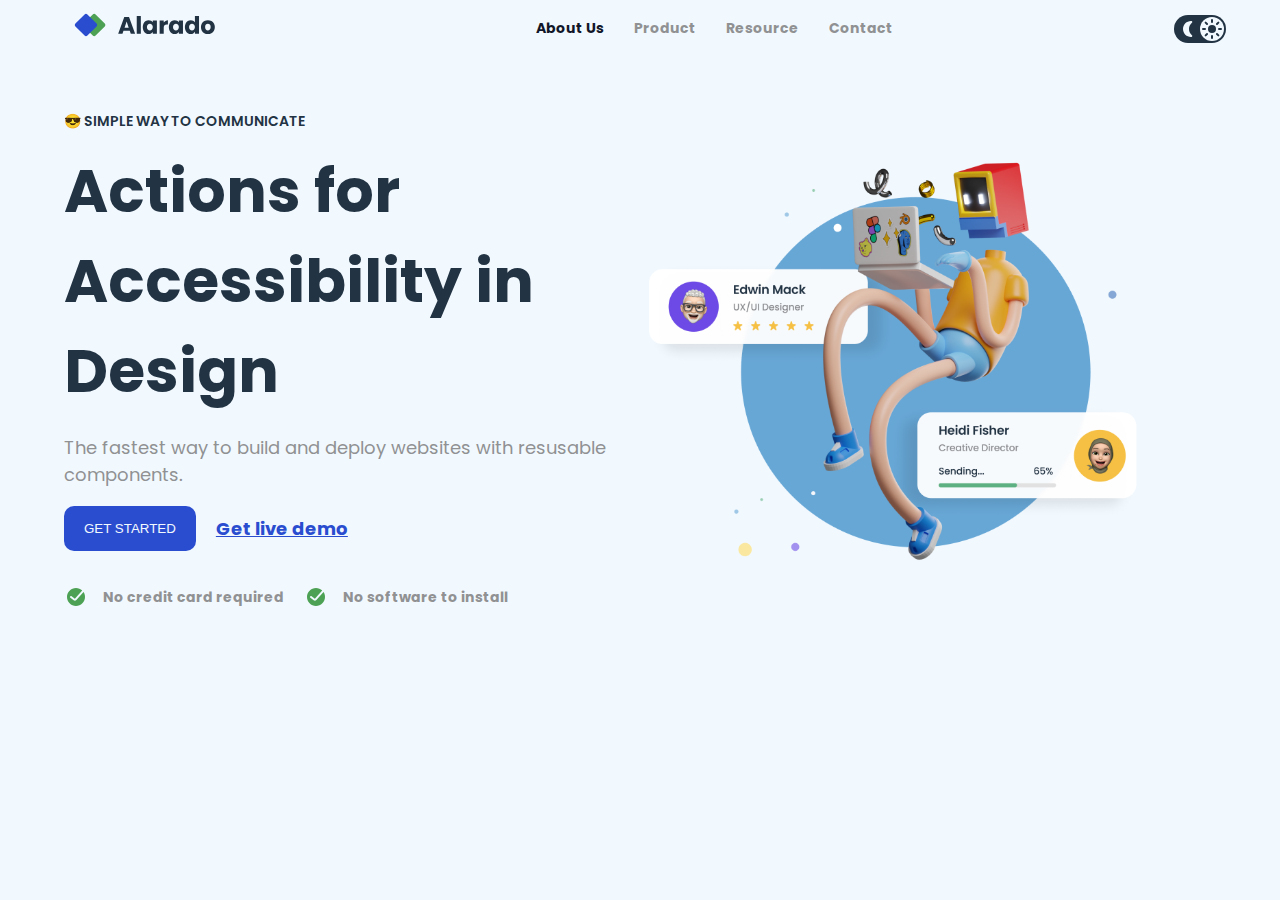
==== dev-challenge-homepage/index.html @ 00e3205d "dev challenge desktop mode" ====
<!DOCTYPE html>
<html lang="en">
<head>
     <meta charset="UTF-8">
     <meta name="viewport" content="width=device-width, initial-scale=1.0">
     <title>Devchallenge | homepage</title>
     <link rel="stylesheet" href="style.css">
</head>
<body>
     <div>
          <header>
               <nav class="navbar">
                    <div class="logo">
                         <img src="./images/alarado-icon-homepage.svg" alt="">
                    </div>
                    <div>
                         <ul class="nav-items">
                              <li class="active">About Us</li>
                              <li>Product</li>
                              <li>Resource</li>
                              <li>Contact</li>
                         </ul>
                    </div>
                    <div class="theme-toggler">
                         <img class="dark-moon" src="./images/Moon_fill.svg" alt="moon dark">
                         <img src="./images/Moon_fill_light.svg" alt="moon light">
                         <img class="sun" src="./images/Sun_fill.svg" alt="sun fill">
                    </div>
               </nav>
          </header>
          <section class="hero">
               <div class="hero-info">
                    <h3>😎 SIMPLE WAY TO COMMUNICATE</h3>
                    <h1 class="hero-title">Actions for Accessibility in Design</h1>
                    <p>The fastest way to build and deploy websites with resusable components.</p>
                    <div class="actions">
                         <button>GET STARTED</button>
                         <a href="#">Get live demo</a>
                    </div>
                    <div class="hero-notice">
                         <p><img src="./images/Done_ring_round_fill.svg" alt=""><span>No credit card required</span></p>
                         <p><img src="./images/Done_ring_round_fill.svg" alt=""><span>No software to install</span></p>
                    </div>

               </div>
               <div class="hero-image">
                    <img src="./images/hero-image-simple-homepage.png" alt="">
               </div>
          </section>
     </div>
</body>
</html>
---- dev-challenge-homepage/style.css ----
@import url('https://fonts.googleapis.com/css2?family=Poppins:ital,wght@0,100;0,200;0,300;0,400;0,500;0,600;0,700;0,800;0,900;1,100;1,200;1,300;1,400;1,500;1,600;1,700;1,800;1,900&display=swap');

:root{
     --blue: #2A4DD0;
     --green: #4CA154;
     --black: #111729;
     --dark_blue: #223344;
     --gray: #909193;
     --light_gray: #F2F9FE;
     --white: #FFFFFF;
}
body{
     width: 100vw;
     margin: 0;
     box-sizing: border-box;
     font-family: 'Poppins', sans-serif;
     font-size: 18px;
     overflow-x: hidden;
     background: var(--light_gray);
}
header{
     width: 90vw;
     margin-inline: auto;

}
.navbar{
     width: 100%;
     max-height: 100px;
     margin-inline: 10px;
     display: flex;
     justify-content: space-between;
     align-items: center;
}

.nav-items{
     display: flex;
     justify-content: center;
     align-items: center;
     column-gap: 30px;
     
     li{
          list-style: none;
          color: var(--gray);
          transition: 20ms ease-in-out;
           font-size: 14px;
           font-weight: 700;

     }

}

.nav-items .active{
     color: var(--black);
}

.theme-toggler{
     display: flex;
     padding: 2px;
     justify-content: start;
     background-color: var(--dark_blue);
     border-radius: 20px ;
     color: var(--white);
     .dark-moon{
          display: none;
     }
     .sun{
          border-radius: 50%;
          background: var(--light_gray);
     }
}

.hero{
     width: 90vw;
     margin-inline: auto;
     margin-top: 40px; 
     display: grid;
     grid-template-columns: repeat(2, 1fr);
     align-items: center;
}

.hero-info{
     display: flex;
     flex-direction: column;
     justify-items: center;
     column-gap: 4px;

     h3{
          font-size: 14px;
          color: var(--dark_blue);
          font-weight: 600;
     }

     p{
          color: var(--gray);
          font-size: 18px;
     }

}
.hero-title{
     margin: 0;
     font-size: 60px;
     color: var(--dark_blue);
}

.hero-image{
     img{
          width:500px;
          object-fit: cover;
     }
}

.actions{
     display: flex;
     justify-content: start;
     align-items: center;
     column-gap: 20px;

     button{
          border: none;
          padding-block: 15px;
          padding-inline: 20px;
          border-radius: 10px;
          background: var(--blue);
          color: var(--light_gray);
     }
     a{
          color: var(--blue);
          font-weight: 700;
     }
}

.hero-notice{
     display: flex;
     justify-content: start;
     align-items: center;
     column-gap: 20px;
     margin-top: 20px;

     p{
          display: flex;
          justify-content: start;
          align-items: center;
          column-gap: 15px;
          color: var(--gray);
          font-size: 14px;
          font-weight: 700;
     }
}
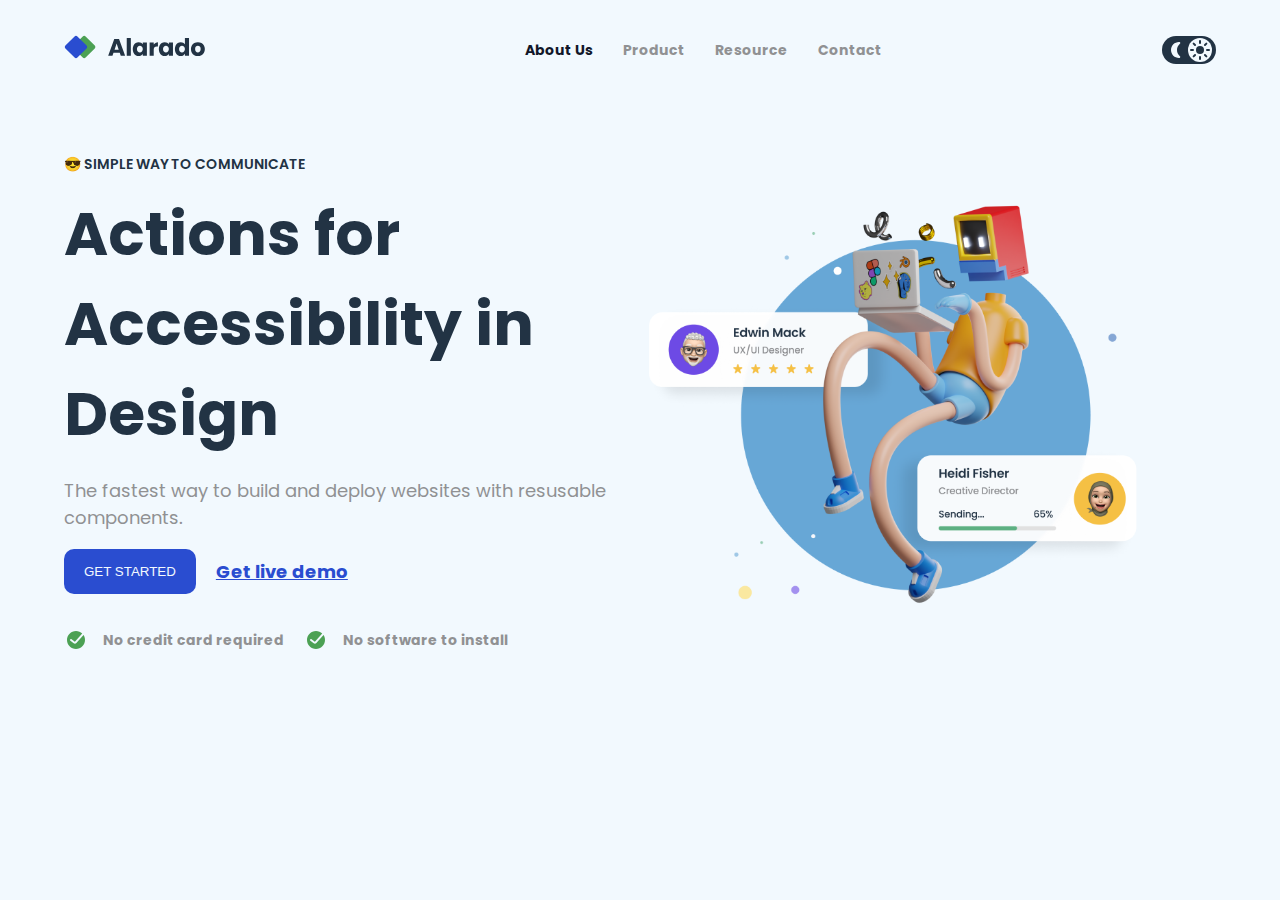
==== commit 35faab42: "responsive mobile design" ====
--- a/dev-challenge-homepage/index.html
+++ b/dev-challenge-homepage/index.html
@@ -13,21 +13,41 @@
                     <div class="logo">
                          <img src="./images/alarado-icon-homepage.svg" alt="">
                     </div>
-                    <div>
-                         <ul class="nav-items">
-                              <li class="active">About Us</li>
-                              <li>Product</li>
-                              <li>Resource</li>
-                              <li>Contact</li>
-                         </ul>
-                    </div>
-                    <div class="theme-toggler">
+                    <ul class="nav-items navs ">
+                         <li class="active">About Us</li>
+                         <li>Product</li>
+                         <li>Resource</li>
+                         <li>Contact</li>
+                    </ul>
+                    
+                    <div class="theme-toggler navs">
                          <img class="dark-moon" src="./images/Moon_fill.svg" alt="moon dark">
                          <img src="./images/Moon_fill_light.svg" alt="moon light">
                          <img class="sun" src="./images/Sun_fill.svg" alt="sun fill">
                     </div>
+                    <div class="hamberger-menu">
+                         <div class="bar"></div>
+                         <div class="bar"></div>
+                         <div class="bar"></div>
+                    </div>
                </nav>
           </header>
+          <nav class="mobile-nav">
+               <div class="menu">
+                    <p class="close">X</p>
+                    <ul class="mobile-nav-items">
+                         <li class="active">About Us</li>
+                         <li>Product</li>
+                         <li>Resource</li>
+                         <li>Contact</li>
+                    </ul>
+                    <div class="mobile-theme-toggler theme-toggler">
+                         <img class="dark-moon" src="./images/Moon_fill.svg" alt="moon dark">
+                         <img src="./images/Moon_fill_light.svg" alt="moon light">
+                         <img class="sun" src="./images/Sun_fill.svg" alt="sun fill">
+                    </div>
+               </div>
+          </nav>
           <section class="hero">
                <div class="hero-info">
                     <h3>😎 SIMPLE WAY TO COMMUNICATE</h3>
--- a/dev-challenge-homepage/style.css
+++ b/dev-challenge-homepage/style.css
@@ -25,8 +25,7 @@
 }
 .navbar{
      width: 100%;
-     max-height: 100px;
-     margin-inline: 10px;
+     height: 100px;
      display: flex;
      justify-content: space-between;
      align-items: center;
@@ -53,7 +52,24 @@
      color: var(--black);
 }
 
+.hamberger-menu{
+     width: 20px;
+     display: flex;
+     flex-direction: column;
+     align-items: center;
+     justify-content: center;
+     display: none;
+     .bar{
+          margin-top: 5px;
+          width: 100%;
+          height: 2px;
+          background: var(--dark_blue);
+          font-weight: 700;
+     }
+}
+
 .theme-toggler{
+     width: 50px;
      display: flex;
      padding: 2px;
      justify-content: start;
@@ -145,4 +161,62 @@
           font-size: 14px;
           font-weight: 700;
      }
-}+}
+.mobile-nav{
+     width: 300px;
+     height: 100vh;
+     position: absolute;
+     display: flex;
+     flex-direction: column;
+     align-items: center;
+     z-index: 20;
+     right: 0;
+     top: 0;
+     background: var(--white);
+     display: none;
+}
+.menu{
+     position: relative;
+     .mobile-theme-toggler{
+          margin-left: 50px;
+     }
+     
+}
+.mobile-nav-items{
+     margin-top: 80px;
+     display: flex;
+     flex-direction: column;
+     row-gap: 20px;
+
+     li{
+          list-style: none;
+     }
+}
+
+.close{
+     position: absolute;
+     top: 10px;
+     right: -50px;
+     font-weight: 700;
+     color: var(--dark_blue);
+}
+
+@media (max-width: 868px) {
+     .hero {
+          grid-template-columns: 1fr;
+     }
+   }
+
+   @media (max-width: 930px) {
+     .hero-title {
+          font-size: 50px;
+     }
+   }
+   @media (max-width: 667px) {
+     .navs {
+          display: none;
+     }
+     .hamberger-menu{
+          display: block;
+     }
+   }